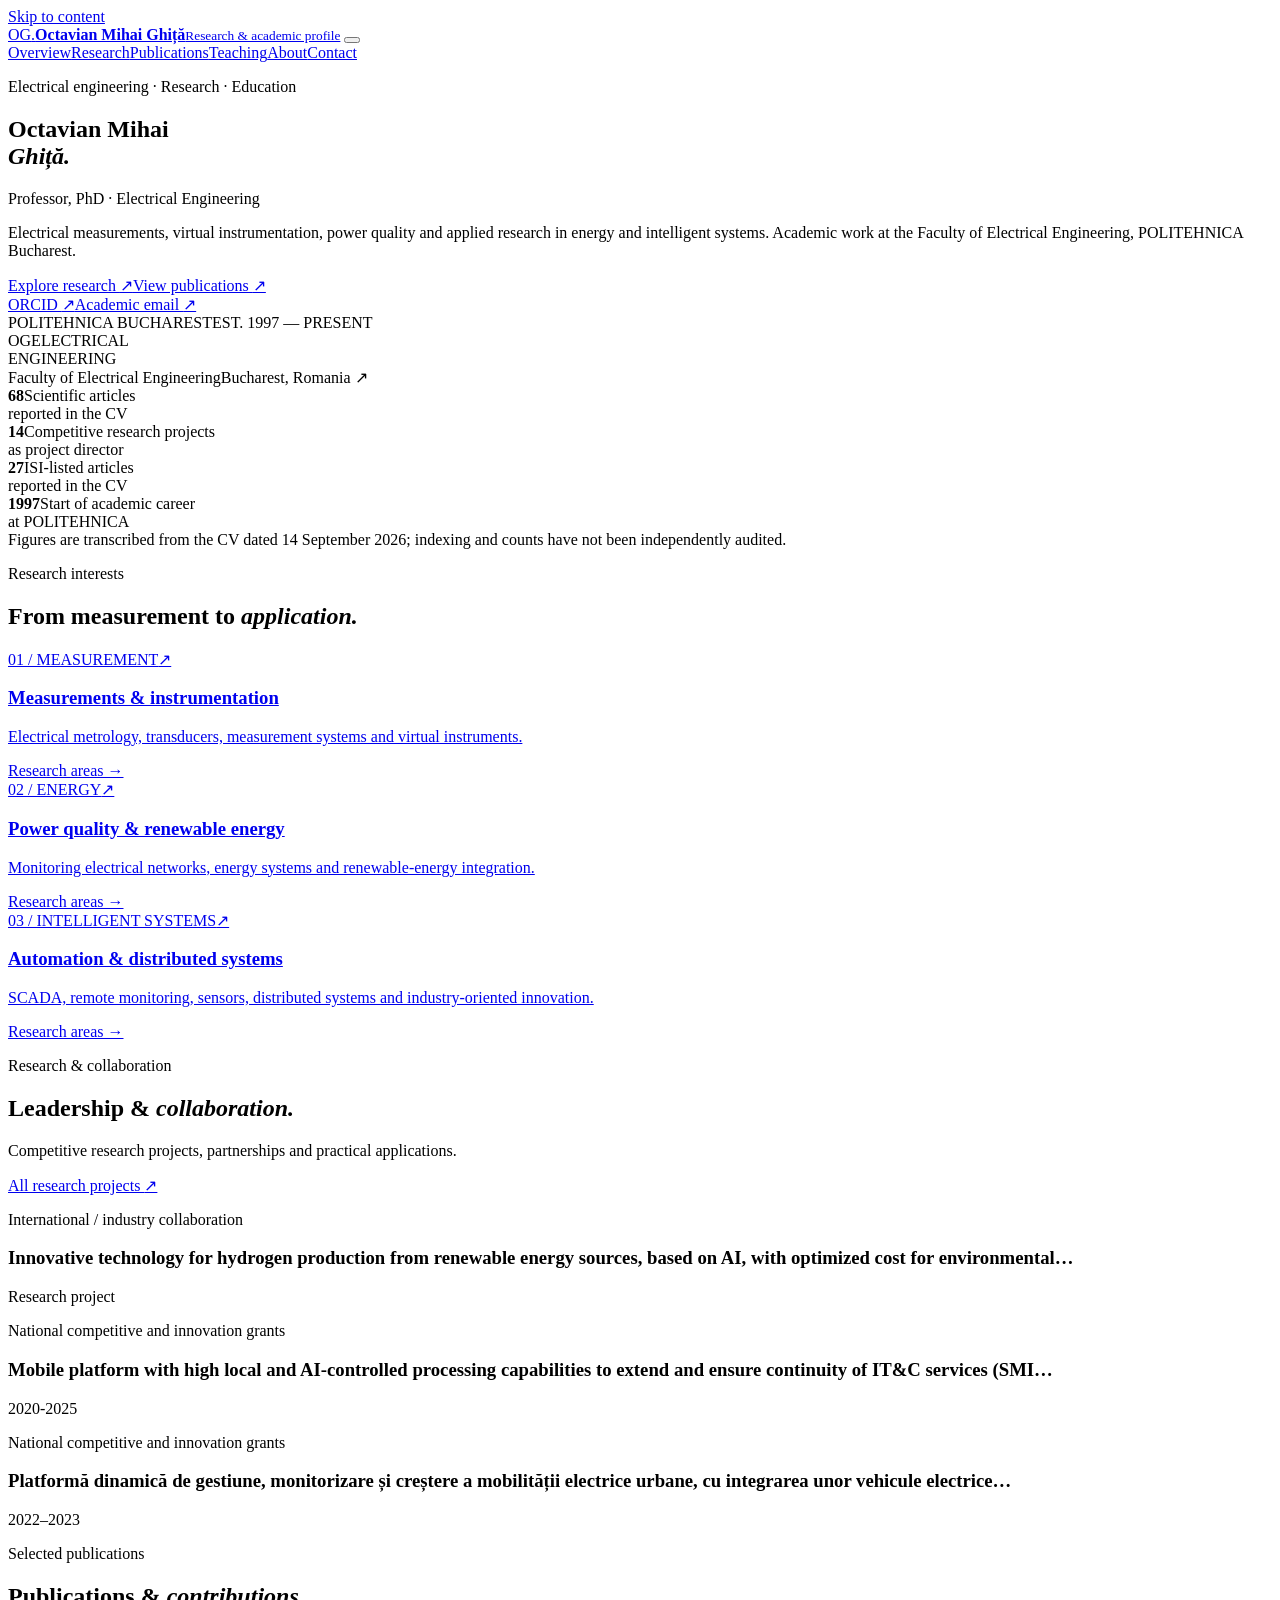
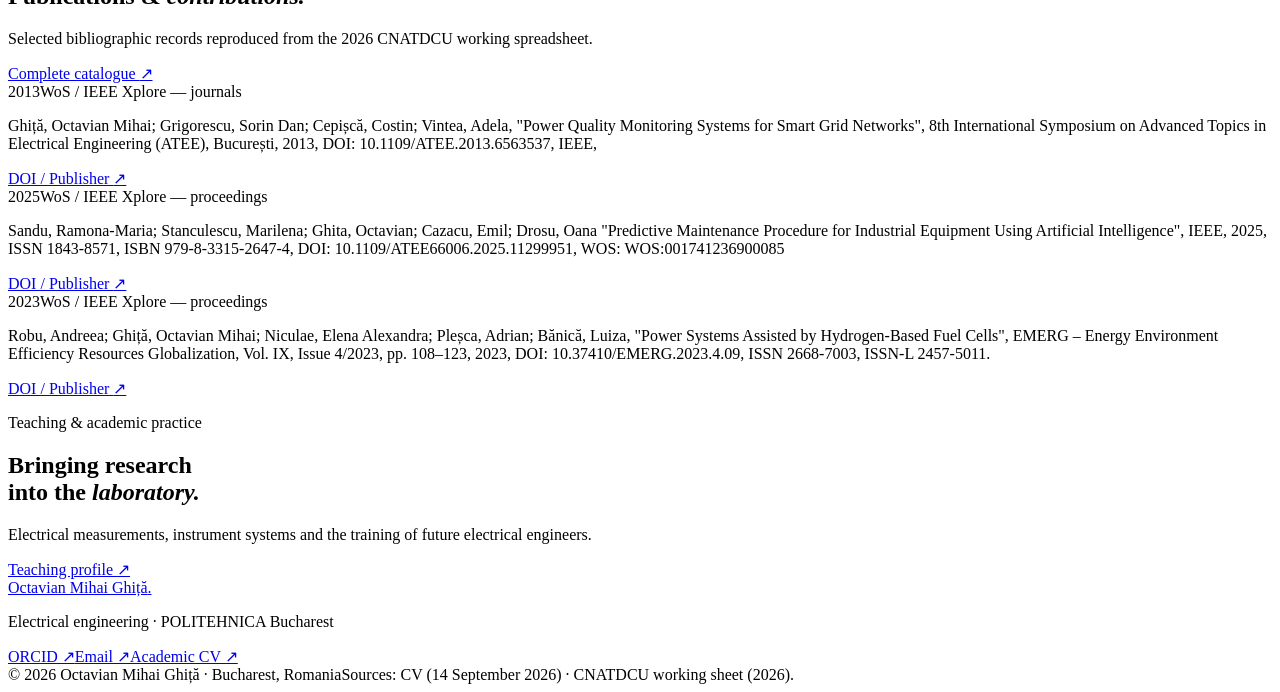
==== index.html @ 11aef089 "Add files via upload" ====
<!doctype html>
<html lang="en"><head><meta charset="utf-8"><meta name="viewport" content="width=device-width, initial-scale=1"><meta name="color-scheme" content="light"><meta name="theme-color" content="#f6f8f5"><meta name="description" content="Academic profile, electrical engineering research, publications and teaching at POLITEHNICA Bucharest."><meta name="author" content="Octavian Mihai Ghiță"><title>Overview | Octavian Mihai Ghiță</title><link rel="icon" href="assets/favicon.svg" type="image/svg+xml"><link rel="stylesheet" href="assets/site.css"><meta property="og:title" content="Overview | Octavian Mihai Ghiță"><meta property="og:description" content="Academic profile, electrical engineering research, publications and teaching at POLITEHNICA Bucharest."><meta property="og:type" content="website"><script type="application/ld+json">{"@context": "https://schema.org", "@type": "Person", "name": "Octavian Mihai Ghiță", "jobTitle": "Professor of Electrical Engineering", "affiliation": {"@type": "CollegeOrUniversity", "name": "National University of Science and Technology POLITEHNICA Bucharest"}, "sameAs": ["https://orcid.org/0009-0004-2254-2596"], "email": "octavian.ghita@upb.ro"}</script></head><body><div class="page-wrap"><a href="#main-content" class="skip-link">Skip to content</a>
<header class="site-header" id="top"><div class="shell header-inner">
<a class="brand" href="index.html" aria-label="Octavian Mihai Ghiță — Home"><span class="brand-mark">OG<span class="brand-dot">.</span></span><span class="brand-words"><strong>Octavian Mihai Ghiță</strong><small>Research & academic profile</small></span></a>
<button class="nav-toggle" type="button" aria-expanded="false" aria-controls="primary-navigation" aria-label="Open navigation"><span></span><span></span><span></span></button>
<nav class="site-nav" aria-label="Main navigation" id="primary-navigation"><a class="nav-link active" href="index.html"><span>Overview</span></a><a class="nav-link " href="research.html"><span>Research</span></a><a class="nav-link " href="publications.html"><span>Publications</span></a><a class="nav-link " href="teaching.html"><span>Teaching</span></a><a class="nav-link " href="about.html"><span>About</span></a><a class="nav-link " href="contact.html"><span>Contact</span></a></nav></div></header><main id="main-content">
<section class="hero shell"><div class="hero-copy"><p class="eyebrow"><span class="eyebrow-line"></span>Electrical engineering · Research · Education</p>
<h1>Octavian Mihai<br><em>Ghiță<span class="accent-dot">.</span></em></h1>
<p class="hero-role">Professor, PhD · Electrical Engineering</p>
<p class="hero-description">Electrical measurements, virtual instrumentation, power quality and applied research in energy and intelligent systems. Academic work at the Faculty of Electrical Engineering, POLITEHNICA Bucharest.</p>
<div class="hero-actions"><a href="research.html" class="button button-dark">Explore research <span>↗</span></a><a href="publications.html" class="button button-outline">View publications <span>↗</span></a></div>
<div class="hero-social"><a href="https://orcid.org/0009-0004-2254-2596" target="_blank" rel="noopener noreferrer">ORCID <span>↗</span></a><a href="mailto:octavian.ghita@upb.ro">Academic email <span>↗</span></a></div></div>
<div class="hero-side" aria-label="Academic profile, no profile photograph"><div class="side-top"><span>POLITEHNICA BUCHAREST</span><span>EST. 1997 — PRESENT</span></div><div class="hero-symbol" aria-hidden="true"><span class="symbol-arc a"></span><span class="symbol-arc b"></span><span class="symbol-middle">OG</span><span class="symbol-caption">ELECTRICAL<br>ENGINEERING</span></div><div class="side-bottom"><span>Faculty of Electrical Engineering</span><span>Bucharest, Romania ↗</span></div></div></section>
<section class="metrics-band"><div class="shell metrics-grid"><div class="metric"><strong>68</strong><span>Scientific articles<br>reported in the CV</span></div><div class="metric"><strong>14</strong><span>Competitive research projects<br>as project director</span></div><div class="metric"><strong>27</strong><span>ISI-listed articles<br>reported in the CV</span></div><div class="metric"><strong>1997</strong><span>Start of academic career<br>at POLITEHNICA</span></div></div><div class="shell metrics-footnote">Figures are transcribed from the CV dated 14 September 2026; indexing and counts have not been independently audited.</div></section>
<section class="section shell" id="research-interests"><div class="section-heading"><div><p class="eyebrow"><span class="eyebrow-line"></span>Research interests</p><h2>From measurement to <em>application.</em></h2></div></div><div class="three-col feature-grid"><a class="feature-card" href="research.html"><div class="feature-top"><span class="feature-number">01 / MEASUREMENT</span><span class="feature-arrow">↗</span></div><div><div class="feature-line"></div><h3>Measurements & instrumentation</h3><p>Electrical metrology, transducers, measurement systems and virtual instruments.</p><span class="feature-more">Research areas →</span></div></a><a class="feature-card" href="research.html"><div class="feature-top"><span class="feature-number">02 / ENERGY</span><span class="feature-arrow">↗</span></div><div><div class="feature-line"></div><h3>Power quality & renewable energy</h3><p>Monitoring electrical networks, energy systems and renewable-energy integration.</p><span class="feature-more">Research areas →</span></div></a><a class="feature-card" href="research.html"><div class="feature-top"><span class="feature-number">03 / INTELLIGENT SYSTEMS</span><span class="feature-arrow">↗</span></div><div><div class="feature-line"></div><h3>Automation & distributed systems</h3><p>SCADA, remote monitoring, sensors, distributed systems and industry-oriented innovation.</p><span class="feature-more">Research areas →</span></div></a></div></section>
<section class="section section-warm"><div class="shell"><div class="section-heading"><div><p class="eyebrow"><span class="eyebrow-line"></span>Research &amp; collaboration</p><h2>Leadership & <em>collaboration.</em></h2><p class="section-description">Competitive research projects, partnerships and practical applications.</p></div><a class="text-link" href="research.html">All research projects <span aria-hidden="true">↗</span></a></div><div class="three-col projects-grid"><article class="project-card"><p class="small-label">International / industry collaboration</p><h3>Innovative technology for hydrogen production from renewable energy sources, based on AI, with optimized cost for environmental…</h3><p class="project-period">Research project</p></article><article class="project-card"><p class="small-label">National competitive and innovation grants</p><h3>Mobile platform with high local and AI-controlled processing capabilities to extend and ensure continuity of IT&amp;C services (SMI…</h3><p class="project-period">2020-2025</p></article><article class="project-card"><p class="small-label">National competitive and innovation grants</p><h3>Platformă dinamică de gestiune, monitorizare și creștere a mobilității electrice urbane, cu integrarea unor vehicule electrice…</h3><p class="project-period">2022–2023</p></article></div></div></section>
<section class="section shell"><div class="section-heading"><div><p class="eyebrow"><span class="eyebrow-line"></span>Selected publications</p><h2>Publications & <em>contributions.</em></h2><p class="section-description">Selected bibliographic records reproduced from the 2026 CNATDCU working spreadsheet.</p></div><a class="text-link" href="publications.html">Complete catalogue <span aria-hidden="true">↗</span></a></div><div class="publication-preview"><article class="pub-card"><div class="pub-meta"><span class="pub-year">2013</span><span class="pub-category">WoS / IEEE Xplore — journals</span></div><div class="pub-body"><p>Ghiță, Octavian Mihai; Grigorescu, Sorin Dan; Cepișcă, Costin; Vintea, Adela, &quot;Power Quality Monitoring Systems for Smart Grid Networks&quot;, 8th International Symposium on Advanced Topics in Electrical Engineering (ATEE), București, 2013, DOI: 10.1109/ATEE.2013.6563537, IEEE,</p><a class="record-link" href="https://doi.org/10.1109/ATEE.2013.6563537" target="_blank" rel="noopener noreferrer">DOI / Publisher <span aria-hidden="true">↗</span></a></div></article><article class="pub-card"><div class="pub-meta"><span class="pub-year">2025</span><span class="pub-category">WoS / IEEE Xplore — proceedings</span></div><div class="pub-body"><p>Sandu, Ramona-Maria; Stanculescu, Marilena; Ghita, Octavian; Cazacu, Emil; Drosu, Oana &quot;Predictive Maintenance Procedure for Industrial Equipment Using Artificial Intelligence&quot;, IEEE, 2025, ISSN 1843-8571, ISBN 979-8-3315-2647-4, DOI: 10.1109/ATEE66006.2025.11299951, WOS: WOS:001741236900085</p><a class="record-link" href="https://doi.org/10.1109/ATEE66006.2025.11299951" target="_blank" rel="noopener noreferrer">DOI / Publisher <span aria-hidden="true">↗</span></a></div></article><article class="pub-card"><div class="pub-meta"><span class="pub-year">2023</span><span class="pub-category">WoS / IEEE Xplore — proceedings</span></div><div class="pub-body"><p>Robu, Andreea; Ghiță, Octavian Mihai; Niculae, Elena Alexandra; Pleșca, Adrian; Bănică, Luiza, &quot;Power Systems Assisted by Hydrogen-Based Fuel Cells&quot;, EMERG – Energy Environment Efficiency Resources Globalization, Vol. IX, Issue 4/2023, pp. 108–123, 2023, DOI: 10.37410/EMERG.2023.4.09, ISSN 2668-7003, ISSN-L 2457-5011.</p><a class="record-link" href="https://doi.org/10.37410/EMERG.2023.4.09" target="_blank" rel="noopener noreferrer">DOI / Publisher <span aria-hidden="true">↗</span></a></div></article></div></section>
<section class="section teaching-banner"><div class="shell banner-inner"><div><p class="eyebrow"><span class="eyebrow-line"></span>Teaching &amp; academic practice</p><h2>Bringing research<br>into the <em>laboratory.</em></h2><p>Electrical measurements, instrument systems and the training of future electrical engineers.</p></div><a href="teaching.html" class="button button-light">Teaching profile <span>↗</span></a></div></section>
</main><footer class="site-footer"><div class="shell"><div class="footer-top"><div><a class="footer-name" href="index.html">Octavian Mihai Ghiță<span class="accent-dot">.</span></a><p>Electrical engineering · POLITEHNICA Bucharest</p></div><div class="footer-links"><a href="https://orcid.org/0009-0004-2254-2596" rel="noopener noreferrer" target="_blank">ORCID ↗</a><a href="mailto:octavian.ghita@upb.ro">Email ↗</a><a href="about.html">Academic CV ↗</a></div></div><div class="footer-bottom"><span>© <span id="year">2026</span> Octavian Mihai Ghiță · Bucharest, Romania</span><span>Sources: CV (14 September 2026) · CNATDCU working sheet (2026).</span></div></div></footer></div><script defer src="assets/site.js"></script></body></html>
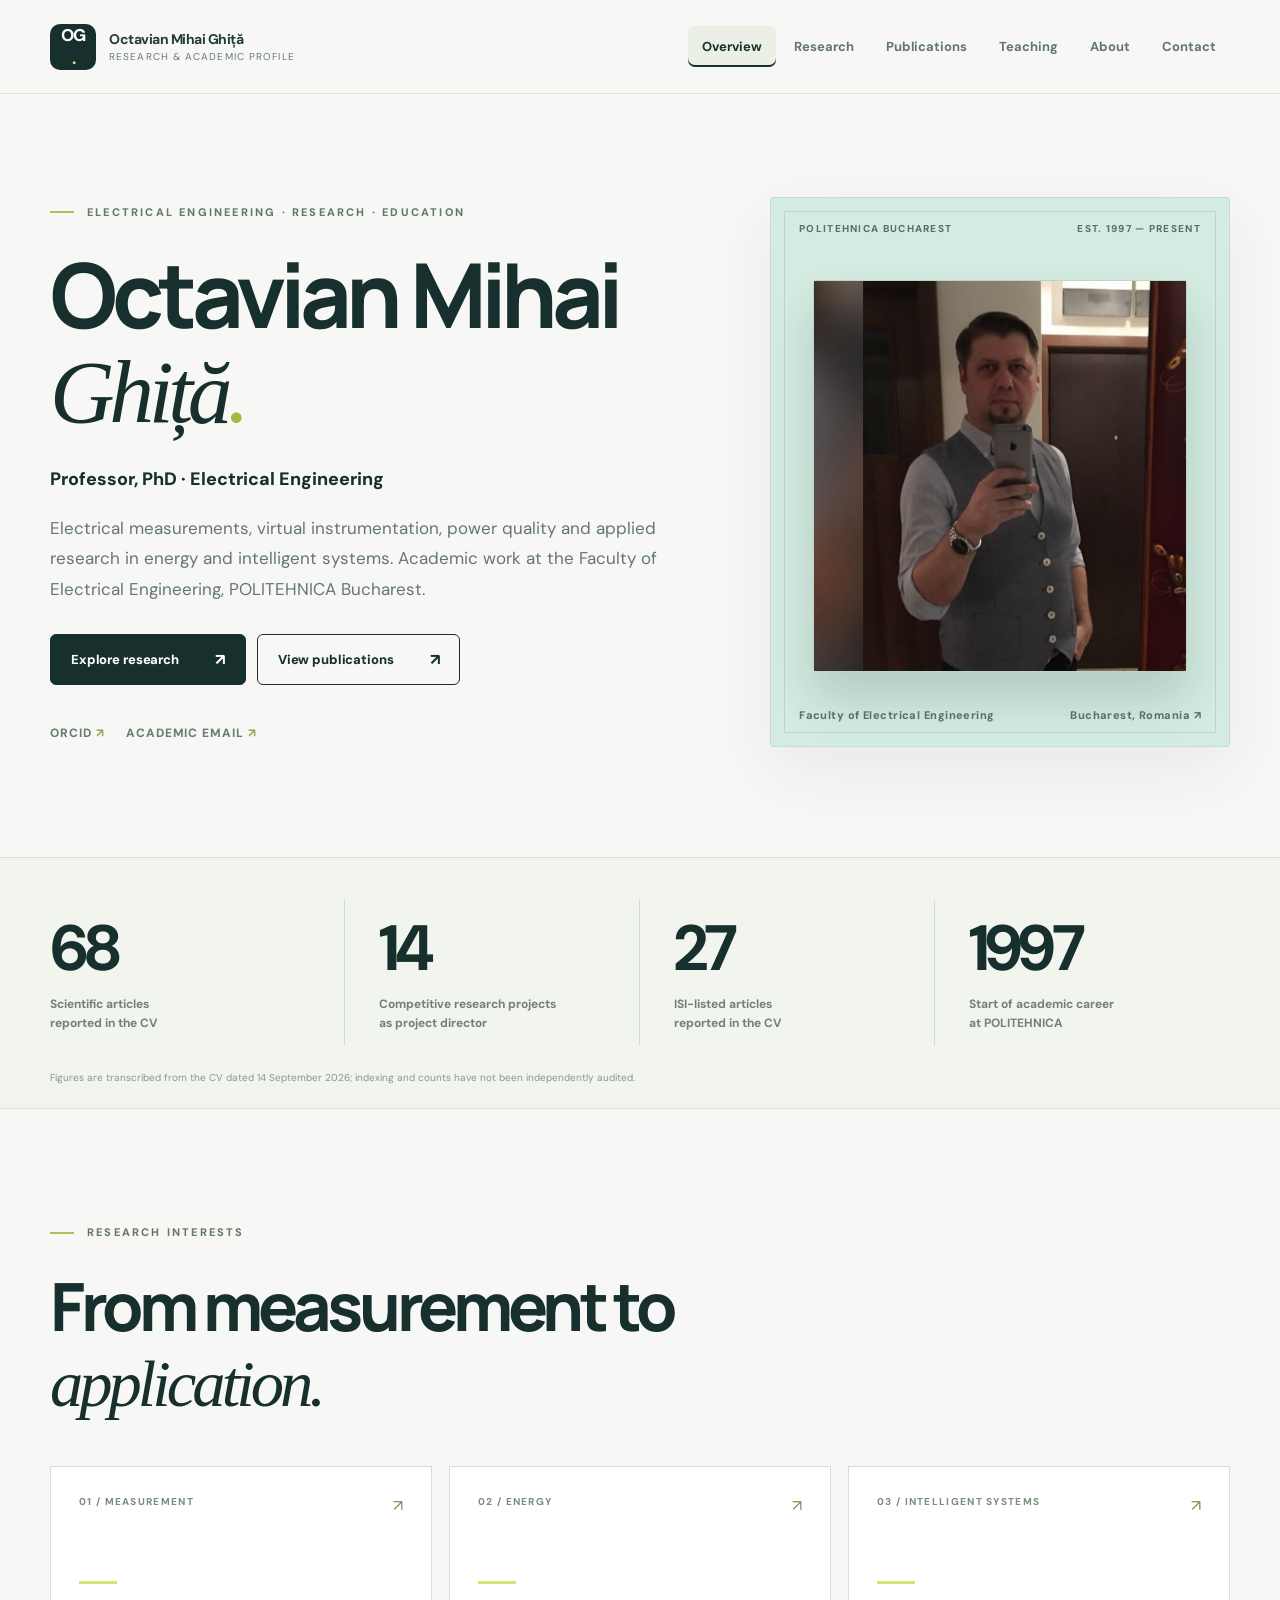
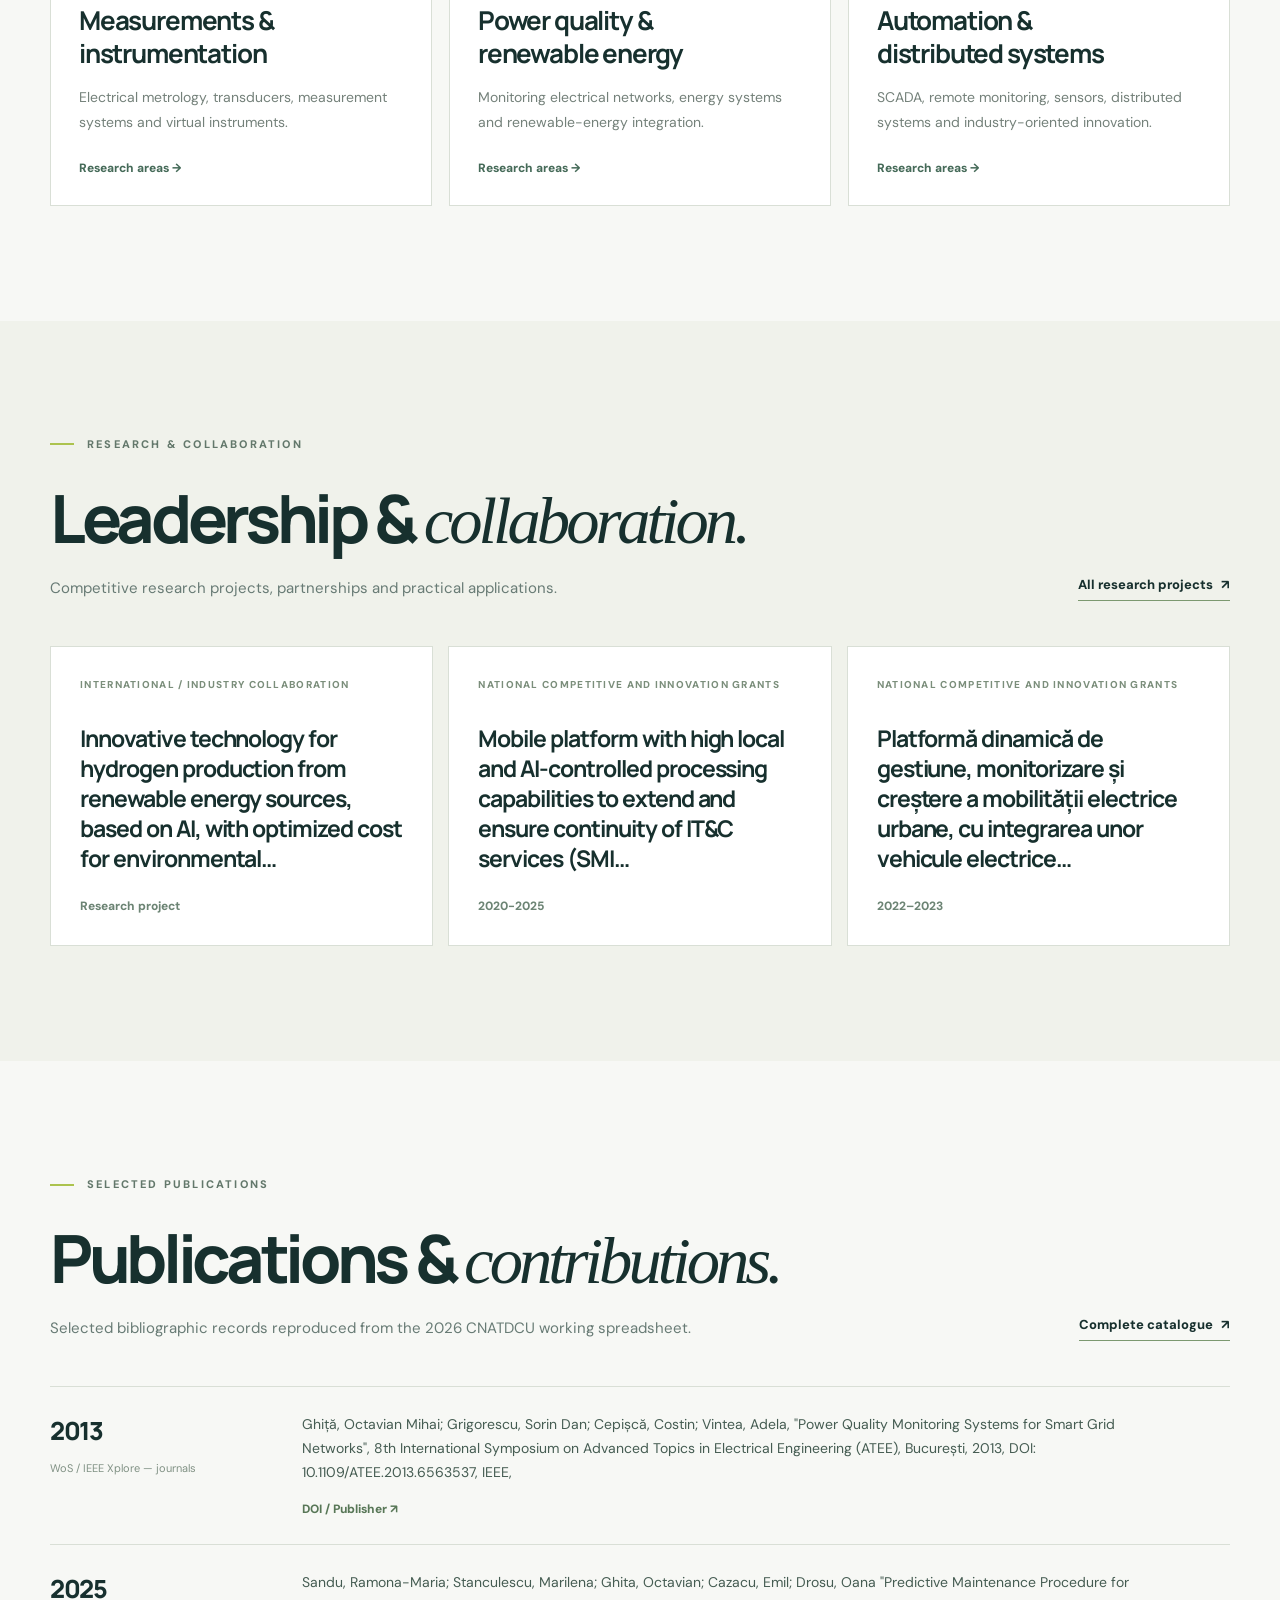
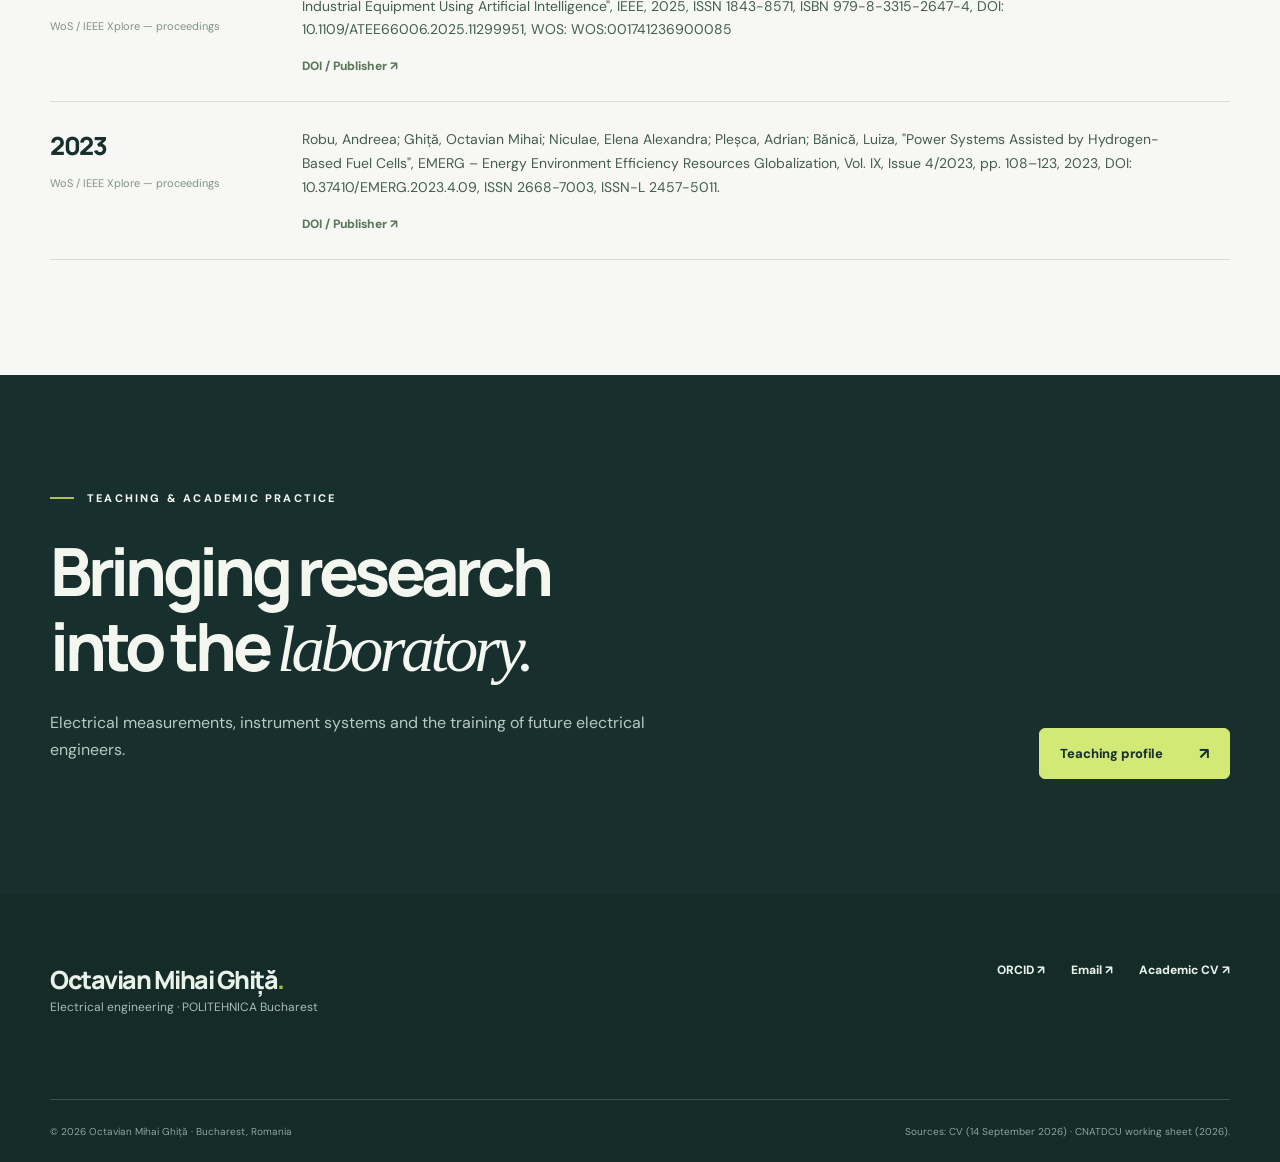
==== commit c7f4ad00: "Add files via upload" ====
--- a/index.html
+++ b/index.html
@@ -10,7 +10,7 @@
 <p class="hero-description">Electrical measurements, virtual instrumentation, power quality and applied research in energy and intelligent systems. Academic work at the Faculty of Electrical Engineering, POLITEHNICA Bucharest.</p>
 <div class="hero-actions"><a href="research.html" class="button button-dark">Explore research <span>↗</span></a><a href="publications.html" class="button button-outline">View publications <span>↗</span></a></div>
 <div class="hero-social"><a href="https://orcid.org/0009-0004-2254-2596" target="_blank" rel="noopener noreferrer">ORCID <span>↗</span></a><a href="mailto:octavian.ghita@upb.ro">Academic email <span>↗</span></a></div></div>
-<div class="hero-side" aria-label="Academic profile, no profile photograph"><div class="side-top"><span>POLITEHNICA BUCHAREST</span><span>EST. 1997 — PRESENT</span></div><div class="hero-symbol" aria-hidden="true"><span class="symbol-arc a"></span><span class="symbol-arc b"></span><span class="symbol-middle">OG</span><span class="symbol-caption">ELECTRICAL<br>ENGINEERING</span></div><div class="side-bottom"><span>Faculty of Electrical Engineering</span><span>Bucharest, Romania ↗</span></div></div></section>
+<div class="hero-side" aria-label="Portrait photograph of Octavian Mihai Ghiță"><div class="side-top"><span>POLITEHNICA BUCHAREST</span><span>EST. 1997 — PRESENT</span></div><div class="hero-photo-wrap"><img class="hero-photo" src="assets/octavian-ghita-profile.jpg" alt="Octavian Mihai Ghiță portrait"></div><div class="side-bottom"><span>Faculty of Electrical Engineering</span><span>Bucharest, Romania ↗</span></div></div></section>
 <section class="metrics-band"><div class="shell metrics-grid"><div class="metric"><strong>68</strong><span>Scientific articles<br>reported in the CV</span></div><div class="metric"><strong>14</strong><span>Competitive research projects<br>as project director</span></div><div class="metric"><strong>27</strong><span>ISI-listed articles<br>reported in the CV</span></div><div class="metric"><strong>1997</strong><span>Start of academic career<br>at POLITEHNICA</span></div></div><div class="shell metrics-footnote">Figures are transcribed from the CV dated 14 September 2026; indexing and counts have not been independently audited.</div></section>
 <section class="section shell" id="research-interests"><div class="section-heading"><div><p class="eyebrow"><span class="eyebrow-line"></span>Research interests</p><h2>From measurement to <em>application.</em></h2></div></div><div class="three-col feature-grid"><a class="feature-card" href="research.html"><div class="feature-top"><span class="feature-number">01 / MEASUREMENT</span><span class="feature-arrow">↗</span></div><div><div class="feature-line"></div><h3>Measurements & instrumentation</h3><p>Electrical metrology, transducers, measurement systems and virtual instruments.</p><span class="feature-more">Research areas →</span></div></a><a class="feature-card" href="research.html"><div class="feature-top"><span class="feature-number">02 / ENERGY</span><span class="feature-arrow">↗</span></div><div><div class="feature-line"></div><h3>Power quality & renewable energy</h3><p>Monitoring electrical networks, energy systems and renewable-energy integration.</p><span class="feature-more">Research areas →</span></div></a><a class="feature-card" href="research.html"><div class="feature-top"><span class="feature-number">03 / INTELLIGENT SYSTEMS</span><span class="feature-arrow">↗</span></div><div><div class="feature-line"></div><h3>Automation & distributed systems</h3><p>SCADA, remote monitoring, sensors, distributed systems and industry-oriented innovation.</p><span class="feature-more">Research areas →</span></div></a></div></section>
 <section class="section section-warm"><div class="shell"><div class="section-heading"><div><p class="eyebrow"><span class="eyebrow-line"></span>Research &amp; collaboration</p><h2>Leadership & <em>collaboration.</em></h2><p class="section-description">Competitive research projects, partnerships and practical applications.</p></div><a class="text-link" href="research.html">All research projects <span aria-hidden="true">↗</span></a></div><div class="three-col projects-grid"><article class="project-card"><p class="small-label">International / industry collaboration</p><h3>Innovative technology for hydrogen production from renewable energy sources, based on AI, with optimized cost for environmental…</h3><p class="project-period">Research project</p></article><article class="project-card"><p class="small-label">National competitive and innovation grants</p><h3>Mobile platform with high local and AI-controlled processing capabilities to extend and ensure continuity of IT&amp;C services (SMI…</h3><p class="project-period">2020-2025</p></article><article class="project-card"><p class="small-label">National competitive and innovation grants</p><h3>Platformă dinamică de gestiune, monitorizare și creștere a mobilității electrice urbane, cu integrarea unor vehicule electrice…</h3><p class="project-period">2022–2023</p></article></div></div></section>
--- a/assets/site.css
+++ b/assets/site.css
@@ -0,0 +1,7 @@
+@import url('https://fonts.googleapis.com/css2?family=DM+Sans:wght@400;500;600;700;800&family=Manrope:wght@400;500;600;700;800&display=swap');
+:root{--bg:#f7f8f5;--white:#fff;--paper:#f0f2ec;--deep:#17302e;--ink:#233c39;--muted:#687b75;--border:#d9dfd6;--lime:#d3e975;--aqua:#d3ebe1;--shadow:0 22px 70px rgba(23,48,46,.07);--radius:14px}
+*{box-sizing:border-box}html{scroll-behavior:smooth}body{margin:0;background:var(--bg);color:var(--ink);font-family:'DM Sans',Arial,sans-serif;-webkit-font-smoothing:antialiased}body,button,input,select{font-size:16px}::selection{background:var(--lime);color:var(--deep)}a{color:inherit;text-decoration:none}button,input,select{font:inherit}button{cursor:pointer}button:focus-visible,a:focus-visible,input:focus-visible,select:focus-visible{outline:3px solid #81993c;outline-offset:4px}p{line-height:1.7}h1,h2,h3,p{margin-top:0}h1,h2,h3{font-family:'Manrope','DM Sans',Arial,sans-serif;letter-spacing:-.065em;color:var(--deep)}h1 em,h2 em{font-family:Georgia,'Times New Roman',serif;font-weight:400;letter-spacing:-.06em}h1{font-size:clamp(3.55rem,7vw,7.3rem);line-height:1.05;font-weight:750}h2{font-size:clamp(2.7rem,5.2vw,4.95rem);line-height:1.13;font-weight:750}h3{font-size:1.45rem;line-height:1.3;letter-spacing:-.045em}body .accent-dot{color:#a1ba3f}.shell{width:min(1250px,calc(100% - 100px));margin-inline:auto}.page-wrap{overflow:hidden}.skip-link{position:absolute;left:10px;top:-70px;padding:12px 18px;background:var(--deep);color:white;z-index:99}.skip-link:focus{top:10px}.site-header{position:sticky;top:0;z-index:60;background:rgba(247,248,245,.94);backdrop-filter:blur(18px);border-bottom:1px solid rgba(217,223,214,.85)}.header-inner{height:93px;display:flex;align-items:center;justify-content:space-between;gap:32px}.brand{display:flex;align-items:center;gap:13px;min-width:275px}.brand-mark{width:46px;height:46px;display:grid;place-items:center;background:var(--deep);color:#fff;border-radius:10px;font-size:17px;font-weight:800;letter-spacing:-.07em;flex:none}.brand-dot{color:var(--lime)}.brand-words{display:grid;gap:2px}.brand-words strong{font-size:14px;letter-spacing:-.035em}.brand-words small{font-size:10px;text-transform:uppercase;letter-spacing:.11em;color:var(--muted)}.site-nav{display:flex;align-items:center;gap:4px}.nav-link{padding:12px 14px;color:#637570;font-size:13px;font-weight:700;transition:color .2s,background .2s;border-radius:7px}.nav-link:hover,.nav-link.active{color:var(--deep);background:#ebefe5}.nav-link.active{box-shadow:inset 0 -2px var(--deep)}.nav-toggle{display:none;border:0;background:transparent;padding:10px}.nav-toggle span{display:block;height:2px;width:24px;background:var(--ink);margin:5px}.eyebrow{display:flex;gap:13px;align-items:center;font-size:11px;letter-spacing:.2em;text-transform:uppercase;font-weight:800;color:#63786b;line-height:1.5;margin-bottom:27px}.eyebrow-line{width:24px;height:2px;background:#acc34e}.hero{padding-block:103px 110px;display:grid;grid-template-columns:minmax(0,1.16fr) minmax(360px,.84fr);gap:7.2%;align-items:center}.hero-copy h1{margin-bottom:25px}.hero h1 em{font-style:italic}.hero-role{font-size:18px;font-weight:800;color:var(--deep);margin-bottom:18px}.hero-description{max-width:610px;font-size:17px;line-height:1.8;color:#657670;margin-bottom:29px}.hero-actions{display:flex;flex-wrap:wrap;gap:11px}.button{border-radius:6px;min-height:51px;display:inline-flex;align-items:center;justify-content:space-between;gap:36px;padding:13px 20px;font-size:13px;font-weight:800;transition:transform .22s,box-shadow .22s;background:none;border:1px solid var(--deep);letter-spacing:-.01em}.button:hover{transform:translateY(-3px);box-shadow:0 10px 22px rgba(24,45,40,.11)}.button span{font-size:16px}.button-dark{background:var(--deep);color:#fff}.button-outline{background:transparent;color:var(--deep)}.button-light{background:var(--lime);border-color:var(--lime);color:var(--deep)}.hero-social{display:flex;gap:21px;margin-top:40px}.hero-social a{font-weight:800;font-size:12px;text-transform:uppercase;letter-spacing:.08em;color:#6b7c73}.hero-social a:hover{color:var(--deep)}.hero-social a span{color:#92a84e}.hero-side{position:relative;height:550px;background:var(--aqua);border:1px solid #c5ddd3;overflow:hidden;display:flex;flex-direction:column;justify-content:space-between;padding:24px 28px;border-radius:3px;box-shadow:var(--shadow)}.hero-side::before{content:'';position:absolute;inset:13px;border:1px solid rgba(24,49,44,.12);pointer-events:none}.side-top,.side-bottom{z-index:2;display:flex;justify-content:space-between;gap:22px;font-size:10px;letter-spacing:.13em;text-transform:uppercase;font-weight:800;color:#537367}.side-bottom{letter-spacing:.04em;text-transform:none;font-size:11px}.hero-photo-wrap{position:absolute;inset:82px 42px 74px;display:flex;align-items:center;justify-content:center;z-index:1}.hero-photo{width:100%;height:100%;object-fit:cover;object-position:center top;border-radius:2px;box-shadow:0 28px 46px rgba(24,45,40,.16);border:1px solid rgba(24,49,44,.12)}.metrics-band{border-top:1px solid var(--border);border-bottom:1px solid var(--border);background:#f2f4ee;padding:42px 0 24px}.metrics-grid{display:grid;grid-template-columns:repeat(4,1fr)}.metric{display:flex;flex-direction:column;gap:12px;padding:14px 22px 14px 34px;border-right:1px solid #d2dbd1}.metric:first-child{padding-left:0}.metric:last-child{border-right:0}.metric strong{color:var(--deep);font-size:clamp(3rem,5vw,5.2rem);line-height:1.08;letter-spacing:-.07em}.metric span{font-size:12px;color:#738078;font-weight:700;line-height:1.55}.metrics-footnote{margin-top:25px;color:#89968e;font-size:10px}.section{padding-block:115px}.section-warm{background:#f0f2eb}.section-heading{display:flex;justify-content:space-between;gap:30px;align-items:end;margin-bottom:45px}.section-heading h2{max-width:750px;margin:0}.section-description{max-width:750px;color:var(--muted);font-size:15px;margin-top:18px;margin-bottom:0}.text-link{display:inline-flex;gap:8px;align-items:center;font-size:13px;font-weight:800;color:var(--deep);border-bottom:1px solid #7c9970;padding-bottom:7px;white-space:nowrap}.text-link:hover{color:#627935}.three-col{display:grid;grid-template-columns:repeat(3,minmax(0,1fr));gap:17px}.feature-card{min-height:340px;border:1px solid var(--border);background:#fff;padding:28px;display:flex;flex-direction:column;justify-content:space-between;transition:transform .2s,box-shadow .2s}.feature-card:hover{transform:translateY(-6px);box-shadow:var(--shadow)}.feature-top{display:flex;justify-content:space-between;gap:20px}.feature-number,.small-label{font-size:10px;letter-spacing:.13em;font-weight:800;text-transform:uppercase;color:#7b8e7b}.feature-arrow{color:#79904e}.feature-line{height:3px;width:38px;background:#d0e875;margin-bottom:20px}.feature-card h3{font-size:26px;max-width:260px;margin-bottom:14px}.feature-card p{font-size:14px;color:#74817a;line-height:1.75;margin-bottom:22px}.feature-more{font-size:12px;font-weight:800;color:#456a58}.projects-grid{gap:15px}.project-card{background:#fff;border:1px solid var(--border);padding:29px;min-height:240px;display:flex;flex-direction:column;align-items:flex-start}.project-card h3{font-size:23px;margin:21px 0 auto}.project-period{font-size:12px;font-weight:800;color:#6c8474;margin:22px 0 0}.pub-card{display:grid;grid-template-columns:220px 1fr;gap:32px;border-top:1px solid var(--border);padding:26px 0}.pub-card:last-child{border-bottom:1px solid var(--border)}.pub-meta{display:flex;flex-direction:column;gap:12px}.pub-year{font-family:'Manrope',sans-serif;font-weight:800;color:var(--deep);font-size:25px;letter-spacing:-.055em}.pub-category{font-size:11px;color:#809184;line-height:1.6}.pub-body p{line-height:1.7;margin:0;max-width:870px;font-size:14px;color:#455c52}.record-link{font-size:12px;font-weight:800;display:inline-block;color:#587757;margin-top:16px}.record-link:hover{text-decoration:underline}.teaching-banner{background:var(--deep);color:#f4f6f0}.teaching-banner h2,.teaching-banner .eyebrow{color:#f4f6f0}.teaching-banner h2{margin-bottom:22px}.teaching-banner p{color:#b7c9c0;max-width:600px}.banner-inner{display:flex;gap:30px;justify-content:space-between;align-items:end}.site-footer{background:#142b28;color:#e9f2e9;padding:68px 0 24px}.footer-top{display:flex;justify-content:space-between;gap:24px;padding-bottom:70px}.footer-name{font-family:'Manrope',sans-serif;font-weight:800;font-size:25px;letter-spacing:-.06em}.footer-top p{color:#aabcb3;font-size:12px}.footer-links{display:flex;gap:26px;align-items:start}.footer-links a{font-size:12px;font-weight:800}.footer-links a:hover{color:var(--lime)}.footer-bottom{border-top:1px solid #39514a;padding-top:25px;display:flex;justify-content:space-between;gap:18px;color:#8fa69b;font-size:10px}.inner-hero{padding-block:111px 88px;max-width:1250px}.inner-hero h1{max-width:1060px;margin-bottom:30px}.inner-lede{font-size:19px;line-height:1.75;color:#6c7b72;max-width:710px}.inner-hero .button{margin-top:22px}.process-section{padding-bottom:40px}.process-grid{display:grid;grid-template-columns:repeat(3,1fr);gap:16px}.process-step{border-top:2px solid var(--deep);padding:25px 12px 27px 0}.process-step>span{font-size:11px;font-weight:800;color:#8ca171}.process-step h3{font-size:23px;margin:20px 0 8px}.process-step p{font-size:14px;color:#738078;max-width:310px}.research-summary{display:flex;align-items:center;gap:25px;background:#e4ebe0;border-left:4px solid #a9cb55;padding:23px 28px;margin-bottom:20px}.research-summary strong{font-size:49px;letter-spacing:-.08em}.research-summary span{max-width:450px;color:#667a70;font-size:13px;line-height:1.65}.project-row{display:grid;grid-template-columns:210px 1fr 25px;gap:30px;padding:25px 0;border-top:1px solid var(--border)}.project-row:last-child{border-bottom:1px solid var(--border)}.project-row-side{display:flex;flex-direction:column;gap:14px}.project-date{font-size:13px;font-weight:800;color:#708d77}.project-row-main h3{font-size:21px;margin:0 0 10px;letter-spacing:-.04em}.project-row-main p{font-size:13px;color:#728279;line-height:1.75;margin:0}.project-row-star{font-size:20px;color:#a1b765}.source-note{color:#87968d;font-size:11px;line-height:1.7;margin-top:25px}.publication-title{padding-bottom:35px}.filter-wrap{padding-bottom:110px}.filters{display:grid;grid-template-columns:2fr 1fr 1.5fr auto;gap:13px;align-items:end;background:#eef2ec;border:1px solid var(--border);padding:20px}.filters label{min-width:0}.filters label>span{display:block;font-size:11px;font-weight:800;color:#526b5d;margin-bottom:9px}.filters input,.filters select{height:47px;width:100%;padding:0 13px;border:1px solid #cbd6cc;border-radius:4px;background:#fff;color:var(--deep);font-size:13px}.filters input::placeholder{color:#9aac9c}.reset-button{border:1px solid #aec3b0;background:transparent;color:var(--deep);border-radius:4px;padding:0 15px;height:47px;font-size:12px;font-weight:800}.reset-button:hover{background:#fff}.publication-toolbar{display:flex;justify-content:space-between;align-items:center;margin:35px 0 5px}.publication-toolbar p{margin:0;font-size:14px;color:#7c8c82}.publication-toolbar strong{color:var(--deep);font-size:32px;letter-spacing:-.04em;margin-right:5px}.pub-list{margin-top:28px}.load-more-wrap{text-align:center;margin-top:35px}.load-more-wrap button[hidden]{display:none}.empty-state{padding:60px 18px;text-align:center;color:var(--muted)}.course-grid{display:grid;grid-template-columns:repeat(3,1fr);gap:15px}.course-card{background:#fff;border:1px solid var(--border);padding:25px;min-height:254px;display:flex;flex-direction:column;align-items:start}.course-symbol{display:grid;place-items:center;width:38px;height:38px;background:#e8efde;border-radius:50%;color:#718c4f;font-weight:800;font-size:12px}.course-card h3{font-size:22px;margin:25px 0 10px}.course-card p{font-size:13px;color:var(--muted);margin:0 0 20px}.course-card .text-link{margin-top:auto}.bibliography-row{display:grid;grid-template-columns:70px 1fr;gap:30px;border-top:1px solid var(--border);padding:23px 0}.bibliography-row:last-child{border-bottom:1px solid var(--border)}.bibliography-num{color:#8b9d86;font-size:13px;font-weight:800}.bibliography-row p{margin:0;color:#42594f;font-size:14px}.info-grid{display:grid;grid-template-columns:repeat(3,1fr);gap:18px}.info-panel{border:1px solid var(--border);padding:29px;background:white;min-height:250px}.info-panel h3{font-size:25px;margin:25px 0 15px}.info-panel p{font-size:13px;color:#78877f}.about-intro{display:grid;grid-template-columns:1fr 1fr;gap:7%}.about-intro h2{margin:0}.about-text p{font-size:17px;color:#718078}.timeline{max-width:1030px}.timeline-item{display:grid;grid-template-columns:245px 1fr;gap:30px;border-top:1px solid var(--border);padding:29px 0}.timeline-item:last-child{border-bottom:1px solid var(--border)}.timeline-date{font-size:13px;font-weight:800;color:#63816c}.timeline-item h3{font-size:25px;margin:0 0 8px}.timeline-item p{color:#708078;font-size:14px;margin:0}.contact-grid{display:grid;grid-template-columns:.85fr 1.15fr;gap:10%}.contact-lead h2{font-size:clamp(2.5rem,4.6vw,4.3rem);margin:22px 0}.contact-lead p{color:var(--muted);max-width:400px}.contact-lead .button{margin-top:15px}.contact-row{padding:28px 0;border-top:1px solid var(--border)}.contact-row:first-child{padding-top:0;border-top:0}.contact-row .small-label{display:block;margin-bottom:16px}.contact-row p{margin:0 0 8px;color:#4e6258}.contact-row a{color:#365d4d;text-decoration:underline;text-underline-offset:4px}.contact-primary{font-weight:800;font-size:clamp(17px,2vw,26px);letter-spacing:-.04em;overflow-wrap:anywhere}
+@media(max-width:1100px){.shell{width:min(100% - 60px,1250px)}.brand{min-width:220px}.nav-link{padding:11px 8px}.hero{gap:5%;grid-template-columns:1.1fr .9fr}.hero-side{height:500px}.metric{padding-left:18px}.project-row{grid-template-columns:170px 1fr 22px}.filters{grid-template-columns:2fr 1fr 1.2fr auto}}
+@media(max-width:860px){.header-inner{height:76px}.site-nav{display:none;position:absolute;top:76px;left:0;right:0;background:var(--bg);border-bottom:1px solid var(--border);padding:14px 28px 22px;box-shadow:var(--shadow);flex-direction:column;align-items:stretch}.site-nav.open{display:flex}.nav-link{font-size:14px;padding:13px 15px}.nav-toggle{display:block}.hero{padding-block:66px 80px;grid-template-columns:1fr;gap:55px}.hero-side{height:400px}.hero-photo-wrap{inset:72px 32px 62px}.metrics-grid{grid-template-columns:repeat(2,1fr);row-gap:20px}.metric:nth-child(2){border:0}.metric:nth-child(3){padding-left:0}.section{padding-block:85px}.three-col,.course-grid,.info-grid{grid-template-columns:repeat(2,1fr)}.three-col>.feature-card:last-child,.info-grid>.info-panel:last-child{grid-column:span 2}.process-grid{gap:25px}.filters{grid-template-columns:1.5fr 1fr}.reset-button{width:100%}.contact-grid,.about-intro{gap:40px}.section-heading{align-items:start}.inner-hero{padding-block:78px 65px}}
+@media(max-width:600px){.shell{width:calc(100% - 34px)}.brand-words strong{font-size:13px}.brand-words small{font-size:9px}.brand-mark{width:40px;height:40px}.hero{padding-top:60px;gap:42px}.hero h1{font-size:clamp(3.35rem,11vw,5.5rem)}.hero-side{height:350px;padding:19px}.side-top,.side-bottom{font-size:9px}.hero-photo-wrap{inset:62px 20px 56px}.hero-description{font-size:15px}.hero-social{margin-top:32px}.metrics-grid{gap:12px}.metric{padding:12px 7px!important}.metric strong{font-size:45px}.metric span{font-size:11px}.metrics-footnote{margin-top:17px}.section{padding-block:70px}.section-heading{flex-direction:column;gap:20px;margin-bottom:28px}.section-heading h2{font-size:clamp(2.45rem,10vw,3.8rem)}.three-col,.course-grid,.info-grid,.process-grid,.about-intro,.contact-grid{grid-template-columns:1fr}.three-col>.feature-card:last-child,.info-grid>.info-panel:last-child{grid-column:auto}.feature-card{min-height:260px}.project-card{min-height:180px}.pub-card{grid-template-columns:1fr;gap:10px}.pub-meta{flex-direction:row;align-items:center;gap:16px}.pub-year{font-size:21px}.pub-category{font-size:10px}.banner-inner{align-items:stretch;flex-direction:column}.banner-inner .button{align-self:start}.footer-top,.footer-bottom{flex-direction:column}.footer-top{padding-bottom:35px}.footer-links{flex-wrap:wrap;gap:16px}.inner-hero{padding-block:67px 44px}.inner-hero h1{font-size:clamp(3.2rem,11.5vw,5rem)}.inner-lede{font-size:16px}.project-row{grid-template-columns:1fr 20px;gap:12px}.project-row-side{grid-column:span 2;flex-direction:row;gap:15px}.project-row-main{grid-column:1}.research-summary{gap:12px;padding:15px}.research-summary strong{font-size:37px}.filters{grid-template-columns:1fr;padding:13px}.publication-toolbar{gap:10px}.publication-toolbar .text-link{font-size:11px}.timeline-item{grid-template-columns:1fr;gap:12px}.timeline-item h3{font-size:22px}.contact-lead h2{font-size:clamp(2.5rem,9vw,3.5rem)}.bibliography-row{grid-template-columns:38px 1fr;gap:10px}}
+@media(prefers-reduced-motion:reduce){html{scroll-behavior:auto}*,*::before,*::after{transition:none!important;animation:none!important}}
